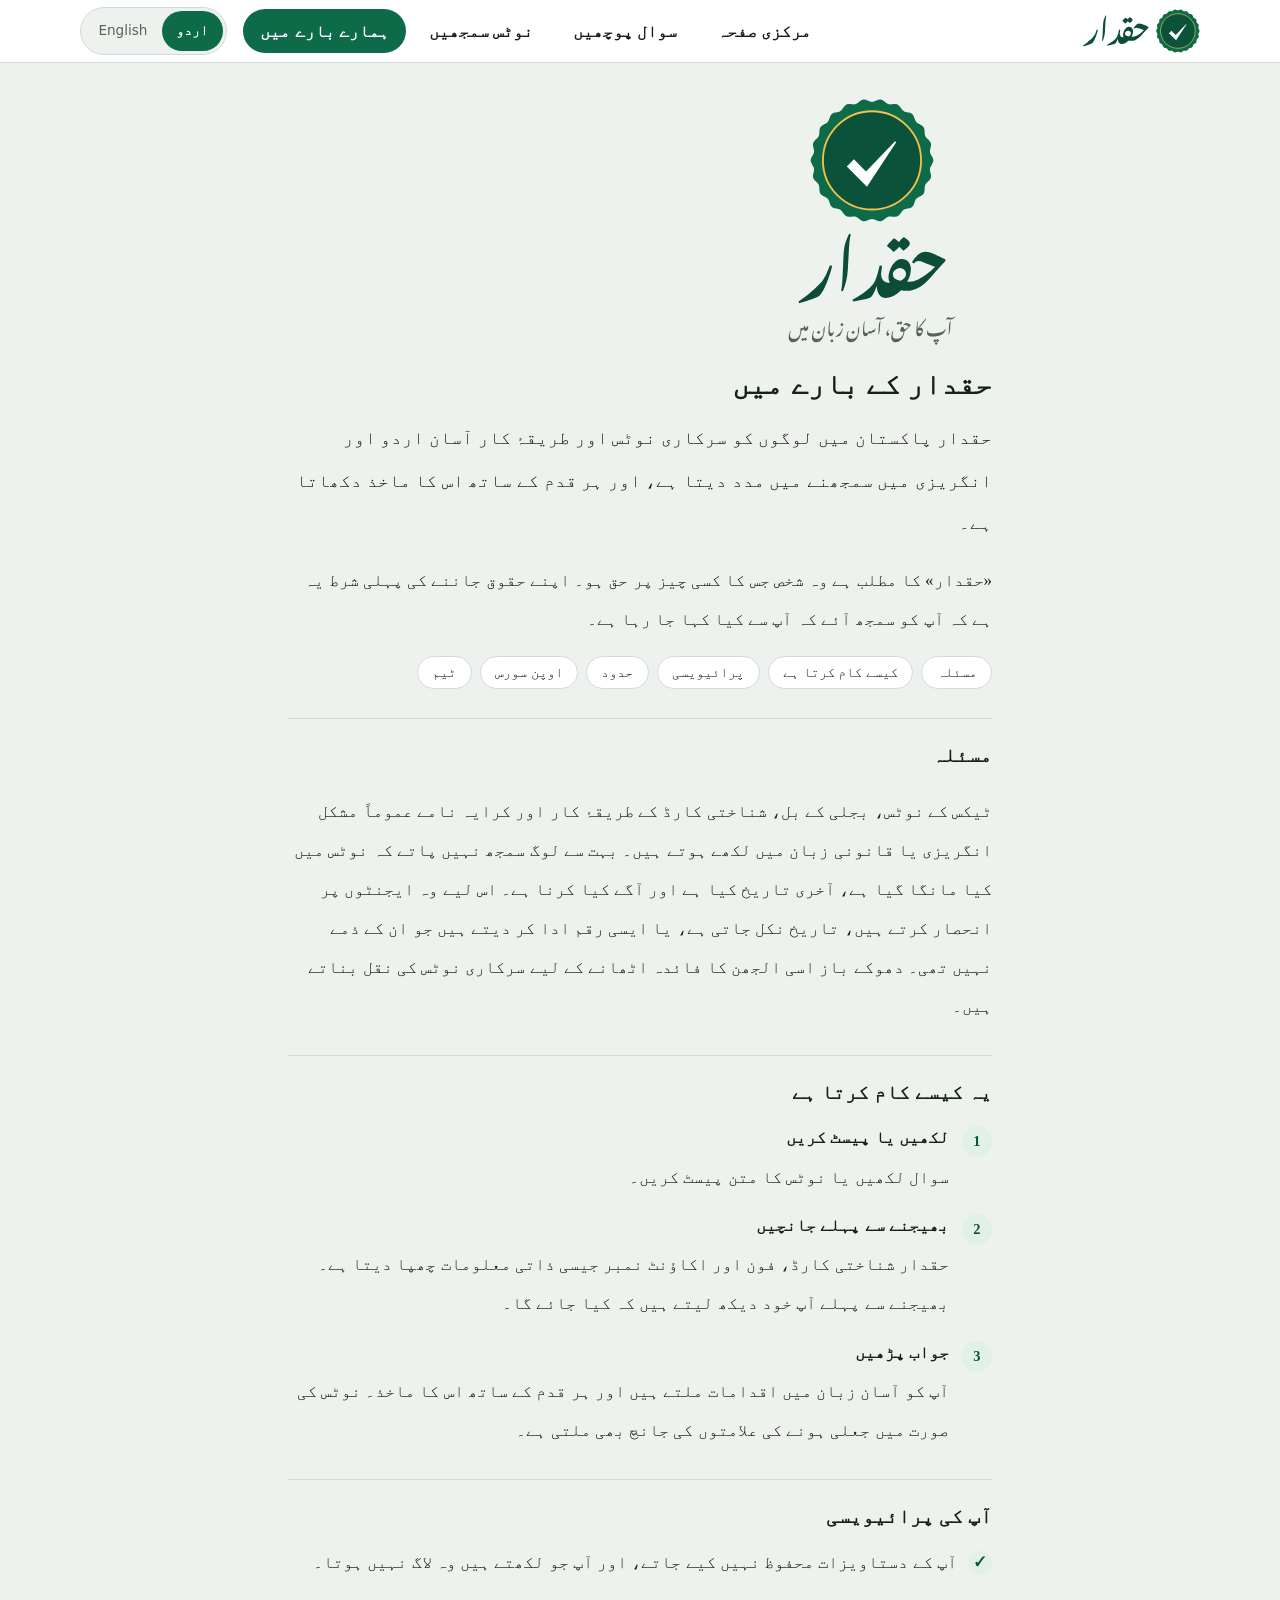
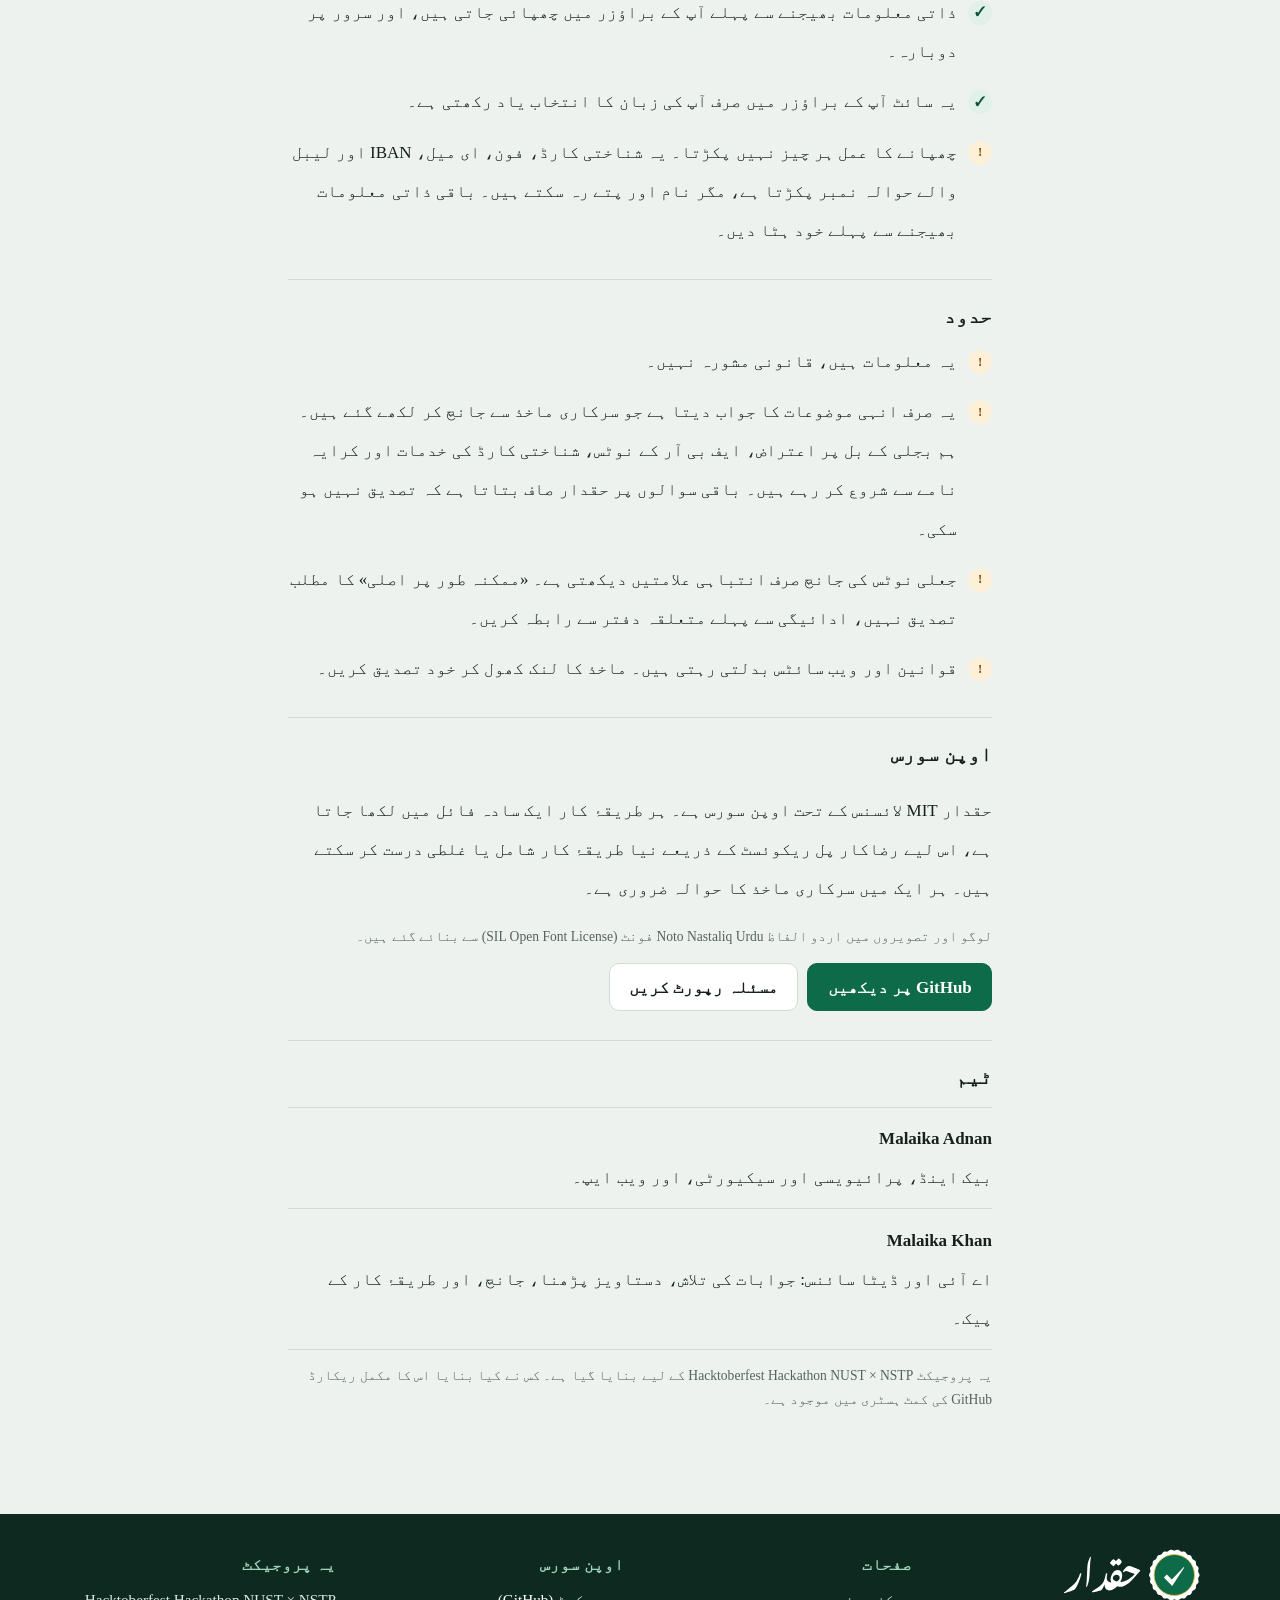
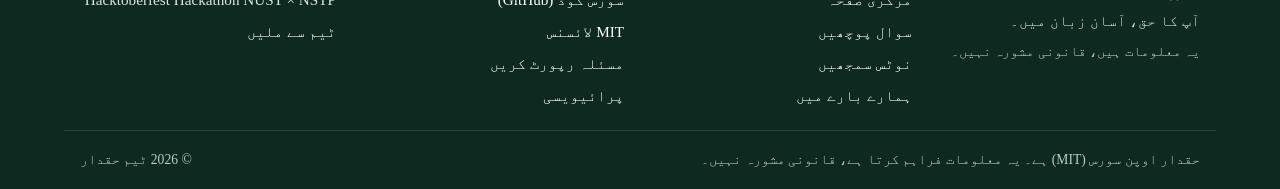
==== web/about.html @ 7ef6b3c9 "feat: add web app with Urdu logo, home page, separate Ask and Notice pages and mobile nav" ====
<!doctype html>
<html lang="ur" dir="rtl">
<head>
  <meta charset="utf-8">
  <meta name="viewport" content="width=device-width,initial-scale=1">
  <meta http-equiv="Content-Security-Policy" content="default-src 'self'; script-src 'self'; style-src 'self'; img-src 'self' data:; connect-src 'none'; base-uri 'none'; form-action 'none'">
  <meta name="theme-color" content="#0d6b4a">
  <title>حقدار کے بارے میں</title>
  <link rel="manifest" href="manifest.json">
  <link rel="icon" href="icon.svg" type="image/svg+xml">
  <link rel="apple-touch-icon" href="apple-touch-icon.png">
  <link rel="stylesheet" href="style.css">
  <script src="site.js"></script>
</head>
<body data-title-ur="حقدار کے بارے میں" data-title-en="About Haqdar">
  <a class="skip" href="#main"><span data-l="ur">مرکزی مواد پر جائیں</span><span data-l="en">Skip to main content</span></a>
  <header class="top">
    <div class="top-inner">
      <a class="brand" href="index.html" aria-label="حقدار Haqdar">
        <img src="logo.svg" alt="" width="117" height="44">
        <span class="brand-en" data-l="en">Haqdar</span>
      </a>
      <nav class="site-nav" aria-label="Main"><a href="index.html"><span data-l="ur">مرکزی صفحہ</span><span data-l="en">Home</span></a><a href="ask.html"><span data-l="ur">سوال پوچھیں</span><span data-l="en">Ask a question</span></a><a href="notice.html"><span data-l="ur">نوٹس سمجھیں</span><span data-l="en">Understand a notice</span></a><a href="about.html" aria-current="page"><span data-l="ur">ہمارے بارے میں</span><span data-l="en">About</span></a></nav>
      <div class="lang" role="group" aria-label="Language / زبان">
        <button id="lang-ur" type="button" lang="ur" aria-pressed="true">اردو</button>
        <button id="lang-en" type="button" lang="en" aria-pressed="false">English</button>
      </div>
    </div>
  </header>

  <main id="main" class="prose">
    <img class="about-logo" data-l="ur" src="logo-stacked.svg" alt="حقدار: آپ کا حق، آسان زبان میں" width="360" height="382"><img class="about-logo" data-l="en" src="logo-stacked.svg" alt="Haqdar: your rights, in plain language" width="360" height="382">
    <h1><span data-l="ur">حقدار کے بارے میں</span><span data-l="en">About Haqdar</span></h1>
    <p class="lead" data-l="ur">حقدار پاکستان میں لوگوں کو سرکاری نوٹس اور طریقۂ کار آسان اردو اور انگریزی میں سمجھنے میں مدد دیتا ہے، اور ہر قدم کے ساتھ اس کا ماخذ دکھاتا ہے۔</p>
    <p class="lead" data-l="en">Haqdar helps people in Pakistan understand official notices and procedures in plain Urdu and English, with a source for every step.</p>
    <p data-l="ur">«حقدار» کا مطلب ہے وہ شخص جس کا کسی چیز پر حق ہو۔ اپنے حقوق جاننے کی پہلی شرط یہ ہے کہ آپ کو سمجھ آئے کہ آپ سے کیا کہا جا رہا ہے۔</p>
    <p data-l="en">The name means someone who has a right to something. Knowing your rights starts with understanding what you are being asked to do.</p>

    <nav class="jump" aria-label="On this page">
      <a href="#problem"><span data-l="ur">مسئلہ</span><span data-l="en">The problem</span></a>
      <a href="#how"><span data-l="ur">کیسے کام کرتا ہے</span><span data-l="en">How it works</span></a>
      <a href="#privacy"><span data-l="ur">پرائیویسی</span><span data-l="en">Privacy</span></a>
      <a href="#limits"><span data-l="ur">حدود</span><span data-l="en">Limits</span></a>
      <a href="#open-source"><span data-l="ur">اوپن سورس</span><span data-l="en">Open source</span></a>
      <a href="#team"><span data-l="ur">ٹیم</span><span data-l="en">Team</span></a>
    </nav>

    <section id="problem">
      <h2><span data-l="ur">مسئلہ</span><span data-l="en">The problem</span></h2>
      <p data-l="ur">ٹیکس کے نوٹس، بجلی کے بل، شناختی کارڈ کے طریقۂ کار اور کرایہ نامے عموماً مشکل انگریزی یا قانونی زبان میں لکھے ہوتے ہیں۔ بہت سے لوگ سمجھ نہیں پاتے کہ نوٹس میں کیا مانگا گیا ہے، آخری تاریخ کیا ہے اور آگے کیا کرنا ہے۔ اس لیے وہ ایجنٹوں پر انحصار کرتے ہیں، تاریخ نکل جاتی ہے، یا ایسی رقم ادا کر دیتے ہیں جو ان کے ذمے نہیں تھی۔ دھوکے باز اسی الجھن کا فائدہ اٹھانے کے لیے سرکاری نوٹس کی نقل بناتے ہیں۔</p>
      <p data-l="en">Tax notices, utility bills, CNIC procedures and rent agreements are usually written in dense English or legal language. Many people can't tell what a notice asks for, when it is due, or what to do next, so they rely on agents, miss deadlines, or pay what they don't owe. Scammers copy the look of official notices to take advantage of the same confusion.</p>
    </section>

    <section id="how">
      <h2><span data-l="ur">یہ کیسے کام کرتا ہے</span><span data-l="en">How it works</span></h2>
      <ol class="steps-list">
        <li><div class="step-text" data-l="ur"><strong>لکھیں یا پیسٹ کریں</strong> سوال لکھیں یا نوٹس کا متن پیسٹ کریں۔</div>
            <div class="step-text" data-l="en"><strong>Write or paste</strong> Ask a question or paste the text of a notice.</div></li>
        <li><div class="step-text" data-l="ur"><strong>بھیجنے سے پہلے جانچیں</strong> حقدار شناختی کارڈ، فون اور اکاؤنٹ نمبر جیسی ذاتی معلومات چھپا دیتا ہے۔ بھیجنے سے پہلے آپ خود دیکھ لیتے ہیں کہ کیا جائے گا۔</div>
            <div class="step-text" data-l="en"><strong>Review what will be sent</strong> Haqdar hides personal details such as CNIC, phone and account numbers. You see exactly what will be sent before you confirm.</div></li>
        <li><div class="step-text" data-l="ur"><strong>جواب پڑھیں</strong> آپ کو آسان زبان میں اقدامات ملتے ہیں اور ہر قدم کے ساتھ اس کا ماخذ۔ نوٹس کی صورت میں جعلی ہونے کی علامتوں کی جانچ بھی ملتی ہے۔</div>
            <div class="step-text" data-l="en"><strong>Read the answer</strong> You get steps in plain language, each linked to its source. For a notice, you also get a check for signs that it may be fake.</div></li>
      </ol>
    </section>

    <section id="privacy">
      <h2><span data-l="ur">آپ کی پرائیویسی</span><span data-l="en">Your privacy</span></h2>
      <ul class="checks">
        <li><div data-l="ur">آپ کے دستاویزات محفوظ نہیں کیے جاتے، اور آپ جو لکھتے ہیں وہ لاگ نہیں ہوتا۔</div>
            <div data-l="en">Your documents are not stored, and what you type is not logged.</div></li>
        <li><div data-l="ur">ذاتی معلومات بھیجنے سے پہلے آپ کے براؤزر میں چھپائی جاتی ہیں، اور سرور پر دوبارہ۔</div>
            <div data-l="en">Personal details are masked in your browser before sending, and again on the server.</div></li>
        <li><div data-l="ur">یہ سائٹ آپ کے براؤزر میں صرف آپ کی زبان کا انتخاب یاد رکھتی ہے۔</div>
            <div data-l="en">This site remembers only your language choice, in your own browser.</div></li>
        <li class="caveat"><div data-l="ur">چھپانے کا عمل ہر چیز نہیں پکڑتا۔ یہ شناختی کارڈ، فون، ای میل، IBAN اور لیبل والے حوالہ نمبر پکڑتا ہے، مگر نام اور پتے رہ سکتے ہیں۔ باقی ذاتی معلومات بھیجنے سے پہلے خود ہٹا دیں۔</div>
            <div data-l="en">Masking is best-effort. It catches CNIC, phone, email, IBAN and labelled reference numbers, but names and addresses can slip through. Remove anything else personal yourself before sending.</div></li>
      </ul>
    </section>

    <section id="limits">
      <h2><span data-l="ur">حدود</span><span data-l="en">What it can't do</span></h2>
      <ul class="checks">
        <li class="caveat"><div data-l="ur">یہ معلومات ہیں، قانونی مشورہ نہیں۔</div>
            <div data-l="en">It gives information, not legal advice.</div></li>
        <li class="caveat"><div data-l="ur">یہ صرف انہی موضوعات کا جواب دیتا ہے جو سرکاری ماخذ سے جانچ کر لکھے گئے ہیں۔ ہم بجلی کے بل پر اعتراض، ایف بی آر کے نوٹس، شناختی کارڈ کی خدمات اور کرایہ نامے سے شروع کر رہے ہیں۔ باقی سوالوں پر حقدار صاف بتاتا ہے کہ تصدیق نہیں ہو سکی۔</div>
            <div data-l="en">It only answers topics that have been written up and checked against official sources. We are starting with electricity bill disputes, FBR notices, CNIC services and rent agreements. For anything else, Haqdar says plainly that it couldn't verify an answer.</div></li>
        <li class="caveat"><div data-l="ur">جعلی نوٹس کی جانچ صرف انتباہی علامتیں دیکھتی ہے۔ «ممکنہ طور پر اصلی» کا مطلب تصدیق نہیں، ادائیگی سے پہلے متعلقہ دفتر سے رابطہ کریں۔</div>
            <div data-l="en">The fake-notice check only looks for warning signs. "Possibly genuine" is not a confirmation: contact the office before you pay.</div></li>
        <li class="caveat"><div data-l="ur">قوانین اور ویب سائٹس بدلتی رہتی ہیں۔ ماخذ کا لنک کھول کر خود تصدیق کریں۔</div>
            <div data-l="en">Rules and websites change. Open the source link to check for yourself.</div></li>
      </ul>
    </section>

    <section id="open-source">
      <h2><span data-l="ur">اوپن سورس</span><span data-l="en">Open source</span></h2>
      <p data-l="ur">حقدار MIT لائسنس کے تحت اوپن سورس ہے۔ ہر طریقۂ کار ایک سادہ فائل میں لکھا جاتا ہے، اس لیے رضاکار پل ریکوئسٹ کے ذریعے نیا طریقۂ کار شامل یا غلطی درست کر سکتے ہیں۔ ہر ایک میں سرکاری ماخذ کا حوالہ ضروری ہے۔</p>
      <p data-l="en">Haqdar is open source under the MIT license. Each procedure is a simple file, so volunteers can add one or fix a mistake with a pull request. Every procedure must cite an official source.</p>
      <p class="muted" data-l="ur">لوگو اور تصویروں میں اردو الفاظ Noto Nastaliq Urdu فونٹ (SIL Open Font License) سے بنائے گئے ہیں۔</p>
      <p class="muted" data-l="en">The Urdu lettering in the logo and illustrations is drawn from the Noto Nastaliq Urdu font (SIL Open Font License).</p>
      <div class="link-row">
        <a class="linkbtn solid" href="https://github.com/malaikamalik23/Haqdar" target="_blank" rel="noopener noreferrer"><span data-l="ur">GitHub پر دیکھیں</span><span data-l="en">View on GitHub</span></a>
        <a class="linkbtn" href="https://github.com/malaikamalik23/Haqdar/issues" target="_blank" rel="noopener noreferrer"><span data-l="ur">مسئلہ رپورٹ کریں</span><span data-l="en">Report a problem</span></a>
      </div>
    </section>

    <section id="team">
      <h2><span data-l="ur">ٹیم</span><span data-l="en">Team</span></h2>
      <ul class="team">
        <li><strong>Malaika Adnan</strong>
            <span data-l="ur">بیک اینڈ، پرائیویسی اور سیکیورٹی، اور ویب ایپ۔</span>
            <span data-l="en">Backend, privacy and security, and the web app.</span></li>
        <li><strong>Malaika Khan</strong>
            <span data-l="ur">اے آئی اور ڈیٹا سائنس: جوابات کی تلاش، دستاویز پڑھنا، جانچ، اور طریقۂ کار کے پیک۔</span>
            <span data-l="en">AI and data science: finding answers, reading documents, evaluation, and procedure packs.</span></li>
      </ul>
      <p class="muted" data-l="ur">یہ پروجیکٹ Hacktoberfest Hackathon NUST × NSTP کے لیے بنایا گیا ہے۔ کس نے کیا بنایا اس کا مکمل ریکارڈ GitHub کی کمٹ ہسٹری میں موجود ہے۔</p>
      <p class="muted" data-l="en">Built for the Hacktoberfest Hackathon NUST × NSTP. The full record of who built what is in the GitHub commit history.</p>
    </section>
  </main>
  <footer id="site-footer" class="site-footer"></footer>
  <nav class="tabbar" aria-label="Main"><a href="index.html"><svg viewBox="0 0 24 24" fill="none" stroke="currentColor" stroke-width="2" stroke-linecap="round" stroke-linejoin="round" aria-hidden="true" focusable="false"><path d="M3 11l9-8 9 8"/><path d="M5 10v10h14V10"/><path d="M10 20v-6h4v6"/></svg><span data-l="ur">مرکزی</span><span data-l="en">Home</span></a><a href="ask.html"><svg viewBox="0 0 24 24" fill="none" stroke="currentColor" stroke-width="2" stroke-linecap="round" stroke-linejoin="round" aria-hidden="true" focusable="false"><path d="M4 5h16v11H9l-5 4z"/><path d="M9 10h6"/></svg><span data-l="ur">سوال</span><span data-l="en">Ask</span></a><a href="notice.html"><svg viewBox="0 0 24 24" fill="none" stroke="currentColor" stroke-width="2" stroke-linecap="round" stroke-linejoin="round" aria-hidden="true" focusable="false"><path d="M7 3h8l4 4v14H7z"/><path d="M15 3v4h4"/><path d="M10 12h6M10 16h6"/></svg><span data-l="ur">نوٹس</span><span data-l="en">Notice</span></a><a href="about.html" aria-current="page"><svg viewBox="0 0 24 24" fill="none" stroke="currentColor" stroke-width="2" stroke-linecap="round" stroke-linejoin="round" aria-hidden="true" focusable="false"><circle cx="12" cy="12" r="9"/><path d="M12 11v6"/><path d="M12 7.5h.01"/></svg><span data-l="ur">تعارف</span><span data-l="en">About</span></a></nav>
  
</body>
</html>
---- web/style.css ----
/* Haqdar web app. No external fonts or requests (see the CSP in each page). */
:root{
  --ink:#16211c;--muted:#56635c;--paper:#fff;--ground:#eef2ee;--line:#d3dbd5;
  --green:#0d6b4a;--green-dark:#0a5239;--green-tint:#e1f0e8;--gold:#f0c14b;
  --amber:#8a4b00;--amber-tint:#fdf0d9;--red:#a6261d;--red-tint:#fbe6e3;
  --focus:#1553c7;--radius:14px;
  --font-ur:"Noto Nastaliq Urdu","Jameel Noori Nastaleeq","Urdu Typesetting","Noto Naskh Arabic","Segoe UI",Tahoma,serif;
  --font-en:system-ui,"Segoe UI",Roboto,"Helvetica Neue",Arial,sans-serif;
}
*{box-sizing:border-box}
[hidden]{display:none!important}
html{-webkit-text-size-adjust:100%}
html[lang="ur"] [data-l="en"],html[lang="en"] [data-l="ur"]{display:none!important}
body{margin:0;background:var(--ground);color:var(--ink);font-family:var(--font-ur);font-size:1.0625rem;line-height:2.3}
html[lang="en"] body{font-family:var(--font-en);line-height:1.6}
h1,h2,h3{line-height:2}
html[lang="en"] h1,html[lang="en"] h2,html[lang="en"] h3{line-height:1.25}
img{max-width:100%;height:auto}
button{font:inherit;cursor:pointer}
a{color:var(--focus)}
:focus-visible{outline:3px solid var(--focus);outline-offset:2px}
#result:focus,#preview-title:focus{outline:none}
.wrap{max-width:72rem;margin:0 auto;padding:0 1rem}
.narrow{max-width:40rem}

.skip{position:absolute;inset-inline-start:.5rem;top:-4rem;background:var(--ink);color:#fff;padding:.4rem .8rem;border-radius:8px;z-index:50}
.skip:focus{top:.5rem}

/* ---------- Header and navigation ---------- */
.top{position:sticky;top:0;z-index:20;background:rgba(255,255,255,.97);border-bottom:1px solid var(--line)}
.top-inner{max-width:72rem;margin:0 auto;padding:.45rem 1rem;display:flex;align-items:center;gap:1rem}
.brand{display:flex;align-items:center;gap:.6rem;flex:none;text-decoration:none;color:var(--ink)}
.brand img{display:block;height:2.75rem;width:auto}
.brand-en{font-weight:800;font-size:1.2rem;line-height:1.2;color:var(--green-dark)}
.site-nav{display:flex;gap:.3rem;margin-inline-start:auto}
.site-nav a{display:inline-flex;align-items:center;min-height:2.75rem;padding:0 1.1rem;border-radius:999px;color:var(--ink);text-decoration:none;font-weight:600;line-height:1.6}
.site-nav a:hover{background:var(--ground)}
.site-nav a[aria-current="page"]{background:var(--green);color:#fff}
.lang{display:inline-flex;flex:none;border:1px solid var(--line);border-radius:999px;padding:3px;background:var(--ground)}
.lang button{border:0;background:transparent;border-radius:999px;padding:0 .9rem;min-height:2.5rem;font-size:.85rem;line-height:1.6;color:var(--muted)}
.lang button[lang="ur"]{font-family:var(--font-ur)}
.lang button[lang="en"]{font-family:var(--font-en)}
.lang button[aria-pressed="true"]{background:var(--green);color:#fff;font-weight:700}

.tabbar{display:none}
@media(max-width:47.99rem){
  .site-nav{display:none}
  .lang{margin-inline-start:auto}
  body{padding-bottom:calc(4.4rem + env(safe-area-inset-bottom))}
  .tabbar{display:grid;grid-template-columns:repeat(4,1fr);position:fixed;left:0;right:0;bottom:0;z-index:30;background:#fff;border-top:1px solid var(--line);padding-bottom:env(safe-area-inset-bottom)}
  .tabbar a{display:flex;flex-direction:column;align-items:center;justify-content:center;gap:0;min-height:3.6rem;color:var(--muted);text-decoration:none;font-size:.78rem;font-weight:600;line-height:1.7}
  .tabbar svg{width:1.55rem;height:1.55rem}
  .tabbar a[aria-current="page"]{color:var(--green-dark);font-weight:800;box-shadow:inset 0 3px 0 var(--green)}
}

/* ---------- Buttons ---------- */
.btn{white-space:nowrap;display:inline-flex;align-items:center;justify-content:center;gap:.5rem;min-height:3.4rem;padding:0 1.7rem;border-radius:12px;border:2px solid var(--green);font-weight:700;font-size:1.05rem;text-decoration:none;line-height:1.6}
.btn svg{flex:none;width:1.4rem;height:1.4rem}
.btn-primary{background:var(--green);color:#fff}
.btn-primary:hover{background:var(--green-dark);border-color:var(--green-dark)}
.btn-secondary{background:#fff;color:var(--green-dark)}
.btn-secondary:hover{background:var(--green-tint)}
.primary{width:100%;min-height:3rem;border:0;border-radius:10px;background:var(--green);color:#fff;font-weight:700;padding:.2rem 1.2rem}
.primary:hover{background:var(--green-dark)}
.primary:disabled{background:#8aa89b;cursor:progress}
.ghost{min-height:3rem;border:1.5px solid var(--line);border-radius:10px;background:var(--paper);color:var(--ink);padding:.2rem 1.2rem}
.ghost:hover{border-color:var(--green)}
.ghost:disabled{opacity:.6;cursor:progress}
.row{display:flex;flex-wrap:wrap;gap:.6rem}
.row .primary{flex:1}
.linkbtn{display:inline-flex;align-items:center;min-height:3rem;padding:.1rem 1.2rem;border:1.5px solid var(--line);border-radius:10px;background:var(--paper);color:var(--ink);font-weight:700;text-decoration:none}
.linkbtn:hover{border-color:var(--green)}
.linkbtn.solid{background:var(--green);border-color:var(--green);color:#fff}
.linkbtn.solid:hover{background:var(--green-dark)}
.link-row{display:flex;flex-wrap:wrap;gap:.6rem;margin:.8rem 0}

/* ---------- Home: hero ---------- */
.hero{padding:2rem 0 2.5rem}
.hero-grid{display:grid;gap:2rem;align-items:center}
.hero-copy{text-align:center}
.hero-logo{display:block;width:clamp(13rem,56vw,18rem);height:auto;margin:0 auto 1rem;animation:stamp .6s ease-out}
.hero-title{margin:.2rem 0 .5rem;font-size:clamp(1.5rem,4.8vw,2.25rem)}
html[lang="en"] .hero-title{font-size:clamp(1.7rem,5.4vw,2.6rem);line-height:1.2}
.hero-intro{max-width:36rem;margin:0 auto 1.4rem;font-size:1.1rem}
.cta-row{display:flex;flex-wrap:wrap;gap:.8rem;justify-content:center}
.assure{list-style:none;margin:1.2rem 0 0;padding:0;display:flex;flex-wrap:wrap;gap:.2rem 1.2rem;justify-content:center;color:var(--muted);font-size:.9rem;line-height:1.9}
.assure li::before{content:"✓";margin-inline-end:.4rem;color:var(--green);font-weight:800}
@media(max-width:34rem){.cta-row .btn{flex:1 1 100%}}
.hero-art img{display:block;width:100%;max-width:34rem;margin:0 auto}
@media(min-width:56rem){
  .hero{padding:3.5rem 0 4rem}
  .hero-grid{grid-template-columns:1fr 1fr;gap:3rem}
  .hero-copy{text-align:start}
  .hero-logo{margin-inline:0 auto}
  .hero-intro{margin-inline:0 auto}
  .cta-row,.assure{justify-content:flex-start}
}

/* ---------- Home: sections ---------- */
.band{background:var(--green-dark);color:#fff;padding:2.6rem 0}
.band h2{margin:0 0 1.4rem;font-size:1.5rem;color:#fff}
.how{list-style:none;counter-reset:h;margin:0;padding:0;display:grid;gap:1.4rem}
.how li{counter-increment:h;display:flex;gap:1rem;align-items:flex-start}
.how li::before{content:counter(h);flex:none;display:grid;place-items:center;width:2.7rem;height:2.7rem;margin-top:.15rem;border-radius:50%;background:#fff;color:var(--green-dark);font-weight:800;font-size:1.2rem;line-height:1}
.how li>div{flex:1;min-width:0}
.how strong{display:block;font-size:1.1rem}
.how .d{display:block;color:#d3e8dc}
@media(min-width:48rem){.how{grid-template-columns:repeat(3,1fr);gap:2.2rem}}

.section{padding:2.6rem 0}
.section h2{margin:0 0 .2rem;font-size:1.5rem}
.section .sub{margin:0 0 1rem;color:var(--muted)}
.topics{list-style:none;margin:1rem 0 0;padding:0;display:grid;gap:.7rem}
.topics a{display:flex;align-items:center;gap:.9rem;min-height:4.2rem;padding:.7rem 1rem;background:#fff;border:1px solid var(--line);border-radius:12px;color:var(--ink);text-decoration:none;font-weight:700}
.topics a:hover{border-color:var(--green);background:var(--green-tint)}
.topics svg{flex:none;width:2.8rem;height:2.8rem;padding:.55rem;border-radius:12px;background:var(--green-tint);color:var(--green-dark)}
.topics a>span{min-width:0}
.topics small{display:block;font-weight:400;color:var(--muted);font-size:.85rem;line-height:1.7}
@media(min-width:40rem){.topics{grid-template-columns:1fr 1fr}}

.trust-wrap{padding:0 0 2.6rem}
.trust h2{margin:0 0 .4rem;font-size:1.5rem}
.checks{list-style:none;margin:.4rem 0 1rem;padding:0;display:grid;gap:.7rem}
.checks li{display:flex;gap:.7rem;align-items:flex-start}
.checks li::before{content:"✓";flex:none;display:grid;place-items:center;width:1.5rem;height:1.5rem;margin-top:.5rem;border-radius:50%;background:var(--green-tint);color:var(--green-dark);font-weight:700;font-size:.8rem;line-height:1}
.checks li.caveat::before{content:"!";background:var(--amber-tint);color:var(--amber)}
.checks li>div{flex:1;min-width:0}
.checks strong{display:block}
@media(min-width:56rem){.trust .checks{grid-template-columns:repeat(3,1fr);gap:1.6rem}}

.cta-band{background:var(--green-tint);padding:2.4rem 0;text-align:center}
.cta-band h2{margin:0 0 .2rem;font-size:1.5rem}
.cta-band p{margin:0 auto 1.2rem;max-width:34rem}

/* ---------- Tool pages ---------- */
.tool{max-width:40rem;margin:0 auto;padding:.4rem 1rem 3rem}
.page-head{display:flex;align-items:center;gap:1rem;padding:1.1rem 0 .8rem}
.page-head img{flex:none;width:5.5rem;height:5.5rem}
.page-head h1{margin:0;font-size:1.65rem}
.page-head p{margin:.1rem 0 0;color:var(--muted);font-size:.95rem;line-height:1.8}
.privacy{display:flex;gap:.6rem;align-items:flex-start;margin:0 0 1rem;padding:.6rem .9rem;border-radius:10px;background:var(--green-tint);color:#0b3d2b;font-size:.9rem;line-height:1.8}
.privacy svg{flex:none;width:1.25rem;height:1.25rem;margin-top:.35rem}
.sheet{background:var(--paper);border:1px solid var(--line);border-radius:var(--radius);padding:1rem 1.1rem 1.2rem;margin-bottom:1rem}
.sheet h2{margin:1rem 0 .3rem;font-size:1.1rem}
.sheet h2:first-child{margin-top:0}
.tips{margin-top:1.6rem}
.tips h2{margin:0 0 .3rem;font-size:1.15rem}

.progress{list-style:none;margin:0 0 1rem;padding:0;display:flex;align-items:center;gap:.5rem;font-size:.85rem;color:var(--muted)}
.progress li{display:flex;align-items:center;gap:.4rem}
.progress li+li::before{content:"";width:1.5rem;height:2px;background:var(--line);margin-inline-end:.1rem}
.dot{display:inline-grid;place-items:center;width:1.6rem;height:1.6rem;border-radius:50%;border:2px solid var(--line);background:var(--paper);font-size:.75rem;font-weight:700;line-height:1;color:var(--muted)}
.progress .is-current{color:var(--ink);font-weight:700}
.progress .is-current .dot{border-color:var(--green);background:var(--green);color:#fff}
.progress .is-done .dot{border-color:var(--green);color:var(--green)}

label{display:block;font-weight:700;margin-bottom:.2rem}
textarea{width:100%;min-height:9rem;padding:.7rem .8rem;border:1.5px solid #aab5ad;border-radius:10px;font:inherit;line-height:1.9;color:var(--ink);background:#fff;resize:vertical}
textarea:focus{border-color:var(--green)}
textarea::placeholder{color:#6d7a72}
.meta{display:flex;justify-content:flex-end;color:var(--muted);font-size:.8rem;line-height:1.6}
.hint{margin:.4rem 0 .2rem;color:var(--muted);font-size:.85rem;line-height:1.7}
.chips{display:flex;flex-wrap:wrap;gap:.5rem;margin-bottom:1rem}
.chip{border:1px solid var(--line);background:var(--ground);border-radius:999px;padding:.1rem .9rem;font-size:.9rem;line-height:1.9;color:var(--ink);text-align:start}
.chip:hover{border-color:var(--green);background:var(--green-tint)}
.chip.sample{border-style:dashed}
.upload{display:grid;gap:.1rem;margin:.2rem 0 1rem;padding:.8rem 1rem;border:2px dashed var(--line);border-radius:10px;color:var(--muted);font-size:.9rem;line-height:1.8}
.upload strong{color:var(--ink)}
@media(min-width:34rem){#compose .primary{width:auto;min-width:12rem}}

.preview-text{white-space:pre-wrap;overflow-wrap:anywhere;background:var(--ground);border:1px solid var(--line);border-radius:10px;padding:.7rem .9rem;line-height:2;max-height:16rem;overflow:auto}
.preview-text mark{display:inline-block;background:#1d2a24;color:#fff;border-radius:6px;padding:0 .5rem;font-size:.8em;line-height:1.5;direction:ltr;unicode-bidi:isolate}
.mask-summary{font-size:.9rem;color:var(--muted);margin:.5rem 0 1rem}

.status{display:flex;align-items:center;gap:.7rem;padding:.7rem 1rem;border-radius:10px;margin-bottom:1rem;background:var(--paper);border:1px solid var(--line)}
.status.error{background:var(--red-tint);border-color:#e9b3ad;color:#6e1710}
.spinner{flex:none;width:1.2rem;height:1.2rem;border:3px solid var(--line);border-top-color:var(--green);border-radius:50%;animation:spin .8s linear infinite}
@keyframes spin{to{transform:rotate(360deg)}}

/* ---------- Answer ---------- */
.asked{margin:0 0 .8rem;padding-bottom:.8rem;border-bottom:1px dashed var(--line);color:var(--muted);font-size:.9rem;line-height:1.8;overflow-wrap:anywhere}
.asked strong{color:var(--ink)}
.stamp{display:inline-flex;align-items:center;gap:.7rem;padding:.2rem 1.1rem;border:3px double currentColor;border-radius:10px;font-weight:800;font-size:1.15rem;line-height:1.8;transform:rotate(-2deg);margin:.3rem 0 .8rem}
.stamp.ok{color:var(--green)}
.stamp.warn{color:var(--amber)}
.stamp.bad{color:var(--red)}
.stamp.pop{animation:stamp .35s ease-out}
.stamp-icon{display:inline-grid;place-items:center;width:1.7rem;height:1.7rem;border:2px solid currentColor;border-radius:50%;font-size:1rem;line-height:1}
@keyframes stamp{from{transform:rotate(-2deg) scale(1.25);opacity:0}to{transform:rotate(-2deg) scale(1);opacity:1}}
.hero-logo{animation-name:settle}
@keyframes settle{from{transform:scale(1.12);opacity:0}to{transform:scale(1);opacity:1}}
.reasons{list-style:none;margin:0 0 .4rem;padding:0;display:grid;gap:.3rem;font-size:.95rem;line-height:1.8}
.reasons li{display:flex;gap:.6rem;align-items:flex-start}
.reasons li::before{content:"!";flex:none;display:grid;place-items:center;width:1.4rem;height:1.4rem;margin-top:.3rem;border-radius:50%;background:var(--amber-tint);color:var(--amber);font-weight:800;font-size:.75rem;line-height:1}
.fields{display:grid;grid-template-columns:max-content 1fr;gap:.1rem 1rem;margin:.4rem 0 1rem;padding:.6rem .9rem;background:var(--ground);border-radius:10px}
.fields dt{color:var(--muted);font-size:.9rem}
.fields dd{margin:0;font-weight:600;overflow-wrap:anywhere}
.lead{font-size:1.12rem;margin:.2rem 0 .8rem}
.abstain{padding:.8rem 1rem;border-radius:10px;background:var(--amber-tint);border:1px solid #e8cf9f;color:#4d2a00}
.abstain strong{display:block}
.steps-list{list-style:none;counter-reset:s;margin:.4rem 0 1rem;padding:0;display:grid;gap:.6rem}
.steps-list li{counter-increment:s;display:flex;gap:.8rem;align-items:flex-start}
.steps-list li::before{content:counter(s);flex:none;display:grid;place-items:center;width:1.9rem;height:1.9rem;margin-top:.45rem;border-radius:50%;background:var(--green-tint);color:var(--green-dark);font-weight:700;font-size:.9rem;line-height:1}
.step-text{flex:1;min-width:0}
.cite{display:inline-block;margin-inline-start:.3rem;padding:0 .45rem;border-radius:6px;background:var(--green-tint);color:var(--green-dark);font-size:.75rem;line-height:1.7;text-decoration:none;font-weight:700;vertical-align:middle}
.cite:hover{background:#cfe6da}
.sources{border-top:1px solid var(--line);margin-top:1rem;padding-top:.2rem}
.sources summary{cursor:pointer;font-weight:700;min-height:2.75rem;display:flex;align-items:center}
.sources ul{list-style:none;margin:0;padding:0;display:grid;gap:.6rem}
.sources li{display:flex;gap:.7rem;padding:.4rem .5rem;border-radius:8px}
.sources li:target{background:var(--green-tint)}
.src-n{flex:none;display:grid;place-items:center;width:1.7rem;height:1.7rem;margin-top:.3rem;border-radius:6px;background:var(--green-tint);color:var(--green-dark);font-size:.8rem;font-weight:700;line-height:1}
.src-body{min-width:0}
.sources a{overflow-wrap:anywhere;font-size:.9rem;line-height:1.7}
blockquote{margin:.3rem 0 0;padding-inline-start:.8rem;border-inline-start:3px solid var(--line);color:var(--muted);font-size:.9rem;line-height:1.8}
.muted{color:var(--muted);font-size:.85rem;line-height:1.8}
.actions{display:flex;flex-wrap:wrap;gap:.6rem;margin-top:1.2rem;padding-top:1rem;border-top:1px solid var(--line)}
.actions .primary{width:auto;flex:1;min-width:10rem}

/* ---------- About ---------- */
.prose{max-width:46rem;margin:0 auto;padding:1rem 1rem 3rem}
.prose h1{margin:.4rem 0 .2rem;font-size:1.8rem}
.prose .lead{font-size:1.15rem;margin:.2rem 0 .6rem}
.prose section{scroll-margin-top:6rem}
.prose section h2{margin:1.8rem 0 .3rem;padding-top:1rem;border-top:1px solid var(--line);font-size:1.25rem}
.prose .steps-list li::before{margin-top:.5rem}
.prose .step-text strong{display:block}
.jump{display:flex;flex-wrap:wrap;gap:.5rem;margin:1rem 0 .4rem}
.jump a{border:1px solid var(--line);background:var(--paper);border-radius:999px;padding:.1rem .9rem;font-size:.9rem;line-height:1.9;color:var(--ink);text-decoration:none}
.jump a:hover{border-color:var(--green);background:var(--green-tint)}
.team{list-style:none;margin:.6rem 0;padding:0}
.team li{padding:.7rem 0;border-top:1px solid var(--line)}
.team li:last-child{border-bottom:1px solid var(--line)}
.team strong{display:block}
.about-logo{display:block;width:min(100%,15rem);height:auto;margin:1rem 0 .4rem}

/* ---------- Footer ---------- */
.site-footer{margin-top:2.5rem;background:#0e2a20;color:#d9e6df;font-size:.95rem;line-height:1.9}
.footer-inner{max-width:72rem;margin:0 auto;padding:2.2rem 1rem 1rem;display:grid;grid-template-columns:repeat(auto-fit,minmax(11rem,1fr));gap:1.6rem 2rem}
.footer-logo{display:block;height:3.2rem;width:auto;margin-bottom:.4rem}
.footer-title{margin:0 0 .3rem;font-size:1rem;color:#9fd5bb}
.footer-col ul{list-style:none;margin:0;padding:0}
.footer-col p{margin:.2rem 0}
.footer-col a{display:inline-block;min-height:2rem;color:#fff;text-decoration:none}
.footer-col a:hover{text-decoration:underline}
.footer-small{font-size:.85rem;color:#b9cdc3}
.footer-bottom{max-width:72rem;margin:0 auto;padding:1rem;border-top:1px solid #24473a;display:flex;flex-wrap:wrap;gap:.3rem 1.5rem;justify-content:space-between;font-size:.85rem;color:#b9cdc3}
.footer-bottom p{margin:0}
.site-footer :focus-visible{outline-color:#fff}

@media (prefers-reduced-motion:reduce){
  *{animation-duration:.01ms!important;animation-iteration-count:1!important;transition:none!important;scroll-behavior:auto!important}
}
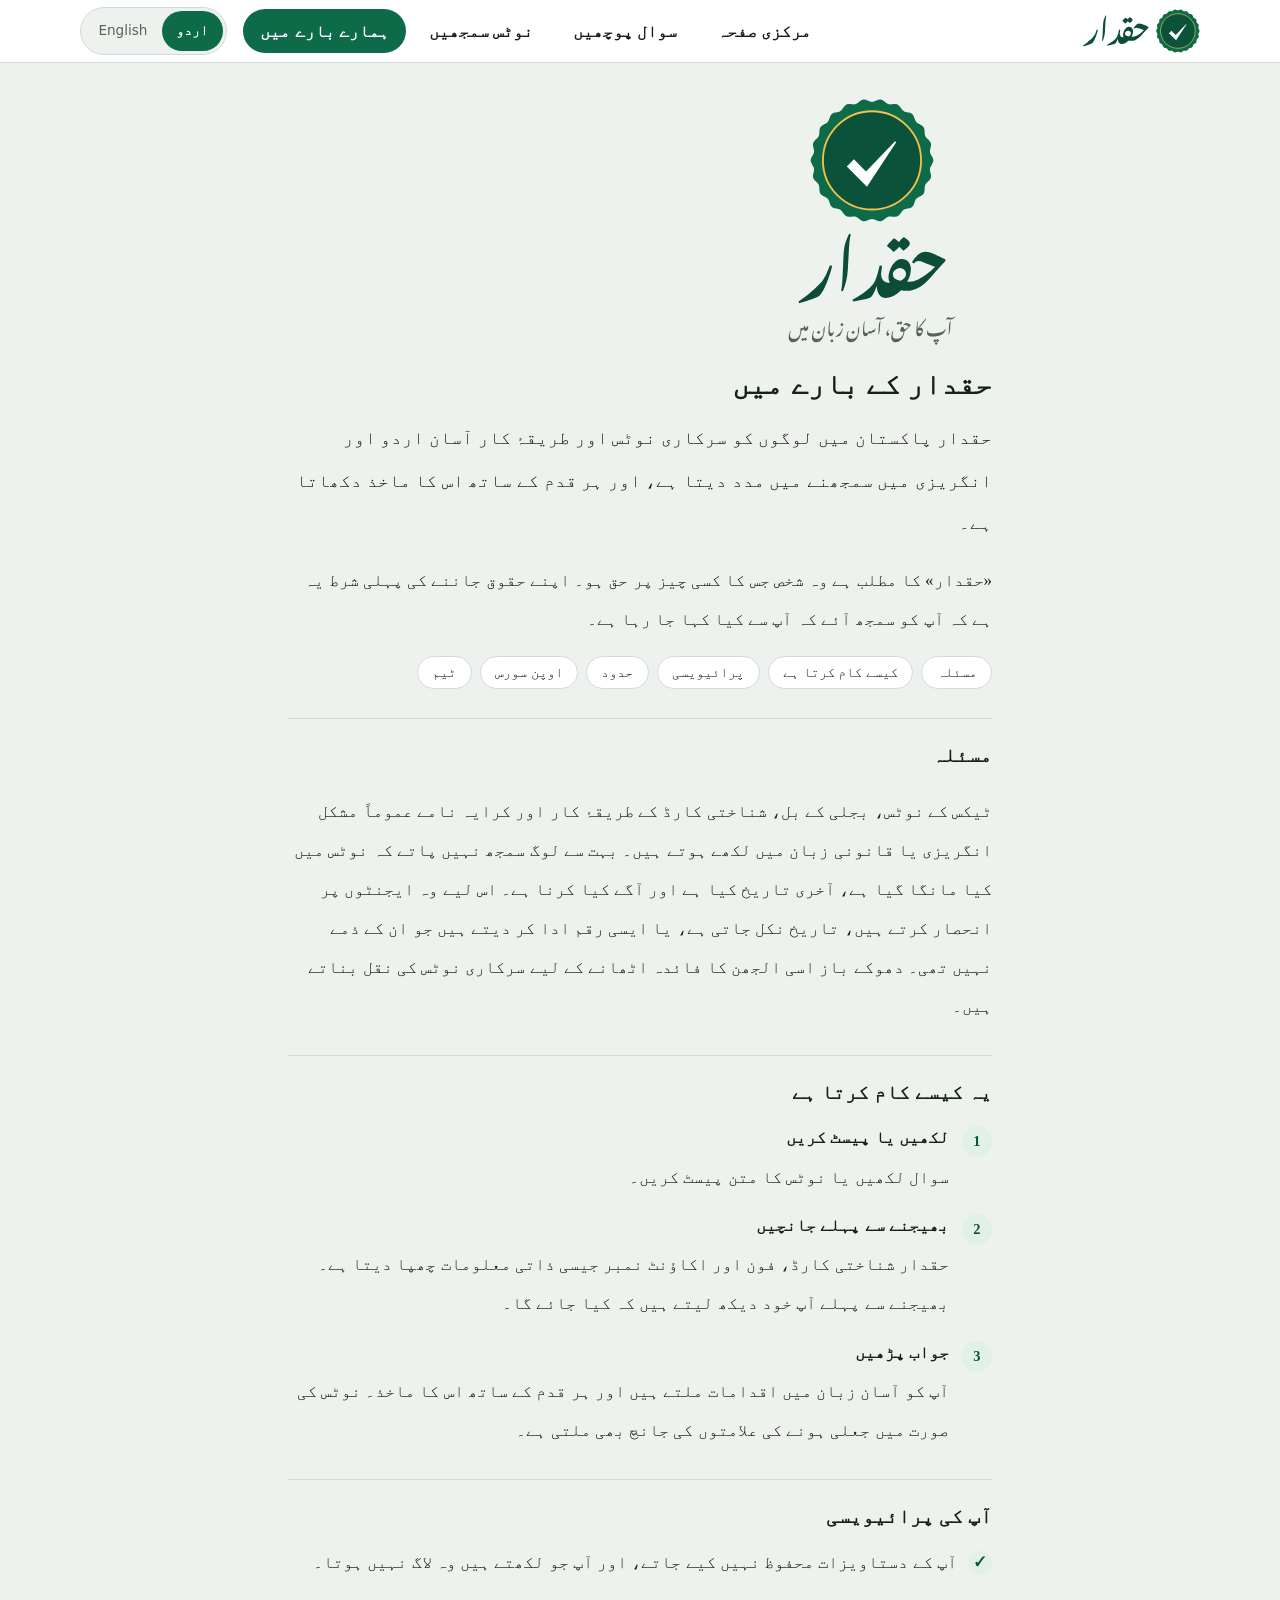
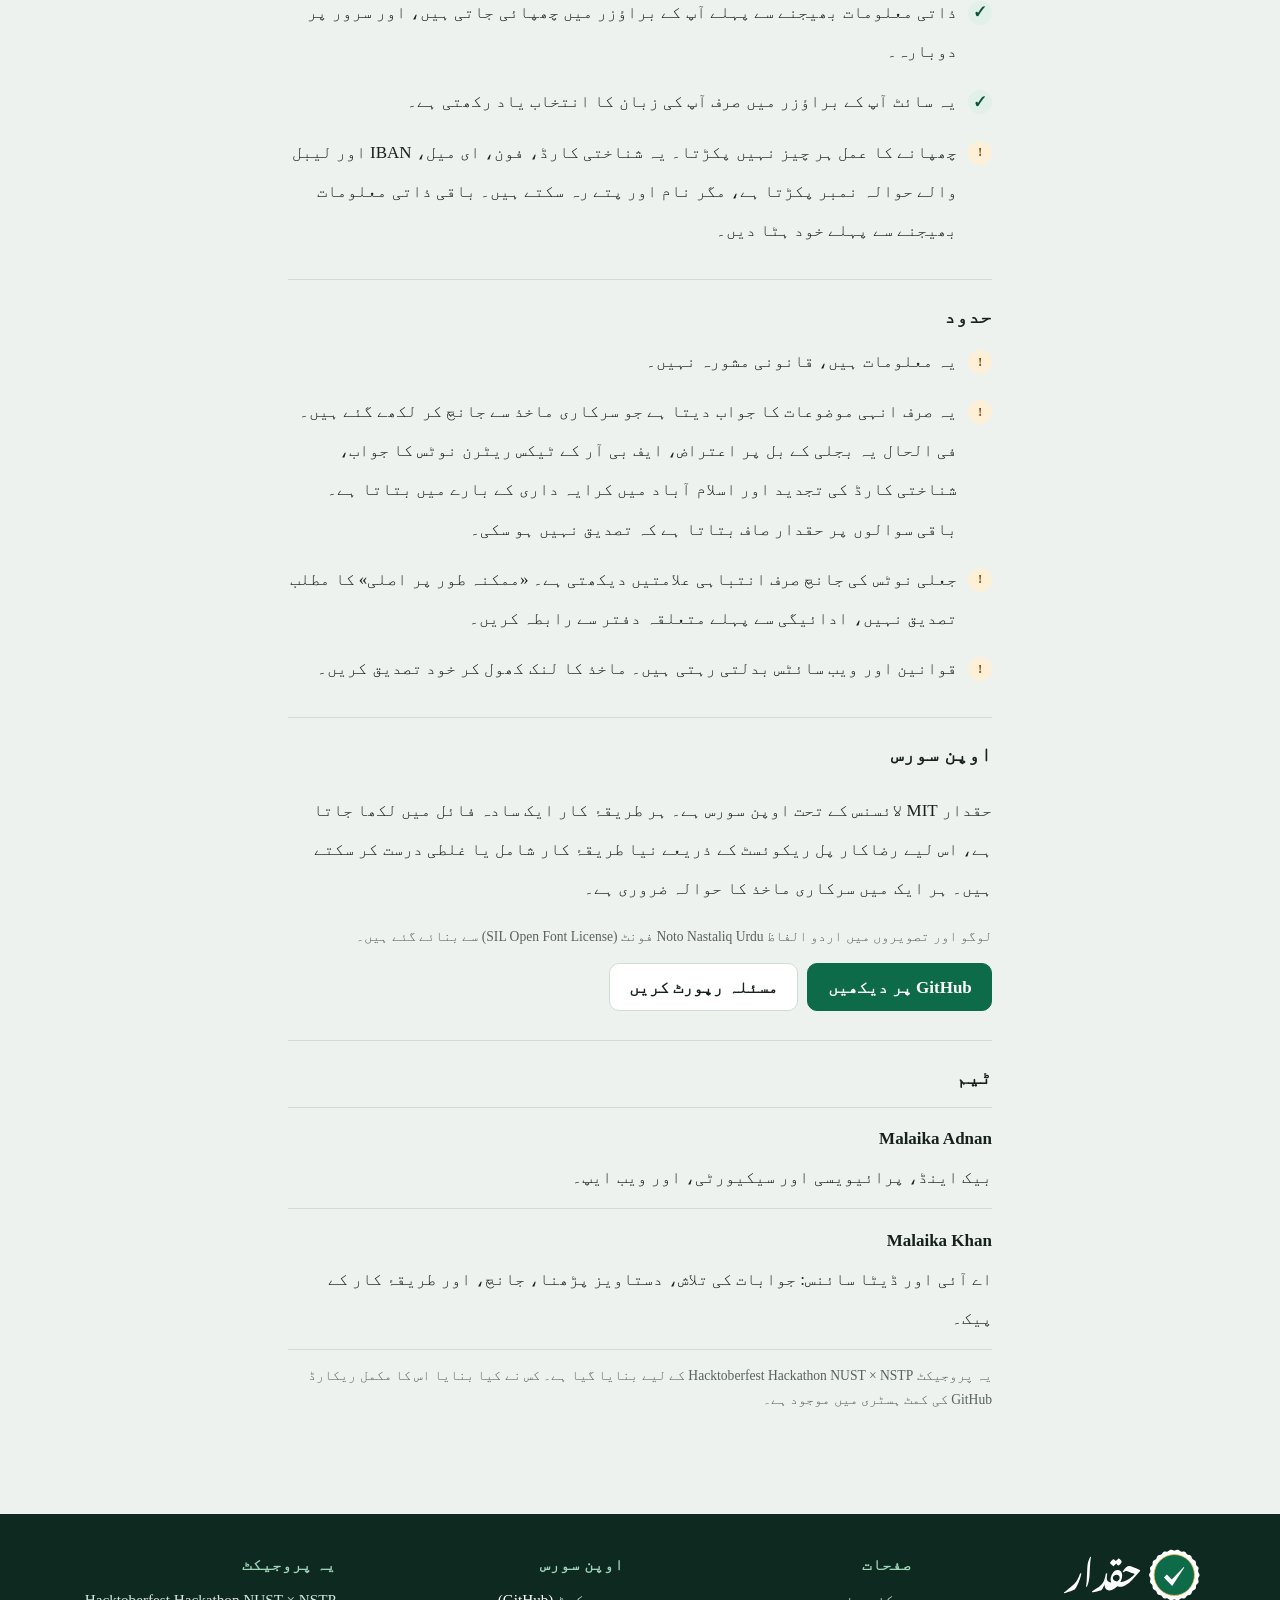
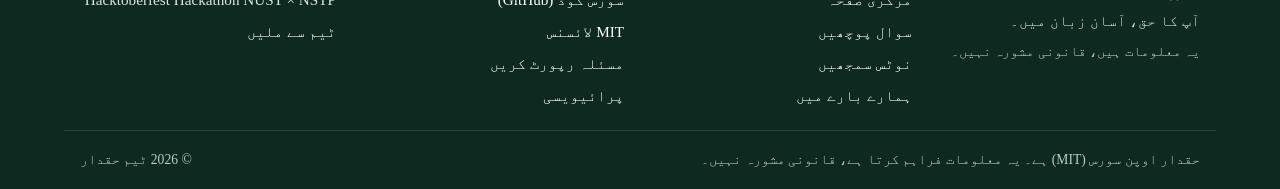
==== commit 54f44f12: "feat(web): use the wired API: both languages in one request, Urdu notice details, documents and topi" ====
--- a/web/about.html
+++ b/web/about.html
@@ -82,8 +82,8 @@
       <ul class="checks">
         <li class="caveat"><div data-l="ur">یہ معلومات ہیں، قانونی مشورہ نہیں۔</div>
             <div data-l="en">It gives information, not legal advice.</div></li>
-        <li class="caveat"><div data-l="ur">یہ صرف انہی موضوعات کا جواب دیتا ہے جو سرکاری ماخذ سے جانچ کر لکھے گئے ہیں۔ ہم بجلی کے بل پر اعتراض، ایف بی آر کے نوٹس، شناختی کارڈ کی خدمات اور کرایہ نامے سے شروع کر رہے ہیں۔ باقی سوالوں پر حقدار صاف بتاتا ہے کہ تصدیق نہیں ہو سکی۔</div>
-            <div data-l="en">It only answers topics that have been written up and checked against official sources. We are starting with electricity bill disputes, FBR notices, CNIC services and rent agreements. For anything else, Haqdar says plainly that it couldn't verify an answer.</div></li>
+        <li class="caveat"><div data-l="ur">یہ صرف انہی موضوعات کا جواب دیتا ہے جو سرکاری ماخذ سے جانچ کر لکھے گئے ہیں۔ فی الحال یہ بجلی کے بل پر اعتراض، ایف بی آر کے ٹیکس ریٹرن نوٹس کا جواب، شناختی کارڈ کی تجدید اور اسلام آباد میں کرایہ داری کے بارے میں بتاتا ہے۔ باقی سوالوں پر حقدار صاف بتاتا ہے کہ تصدیق نہیں ہو سکی۔</div>
+            <div data-l="en">It only answers topics that have been written up and checked against official sources. Right now it covers electricity bill disputes, replying to an FBR tax-return notice, renewing a CNIC, and renting in Islamabad. For anything else, Haqdar says plainly that it couldn't verify an answer.</div></li>
         <li class="caveat"><div data-l="ur">جعلی نوٹس کی جانچ صرف انتباہی علامتیں دیکھتی ہے۔ «ممکنہ طور پر اصلی» کا مطلب تصدیق نہیں، ادائیگی سے پہلے متعلقہ دفتر سے رابطہ کریں۔</div>
             <div data-l="en">The fake-notice check only looks for warning signs. "Possibly genuine" is not a confirmation: contact the office before you pay.</div></li>
         <li class="caveat"><div data-l="ur">قوانین اور ویب سائٹس بدلتی رہتی ہیں۔ ماخذ کا لنک کھول کر خود تصدیق کریں۔</div>
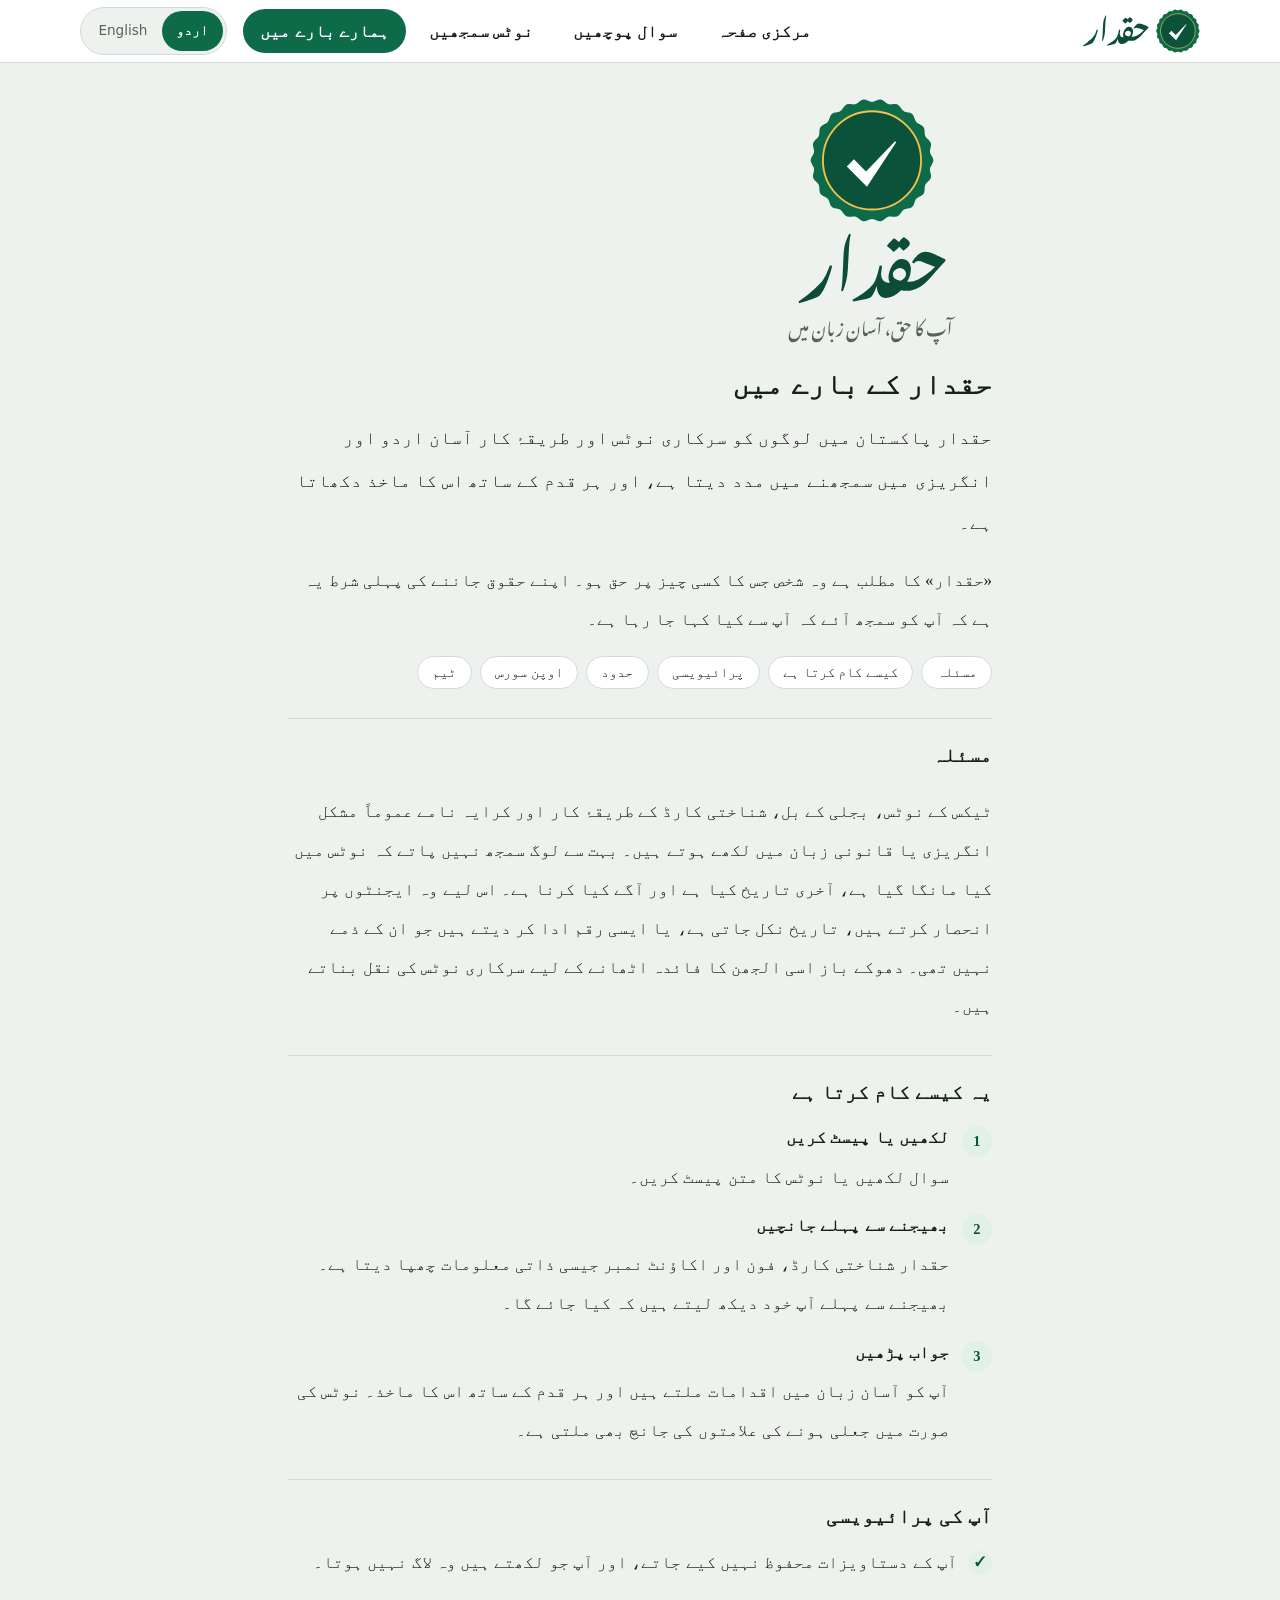
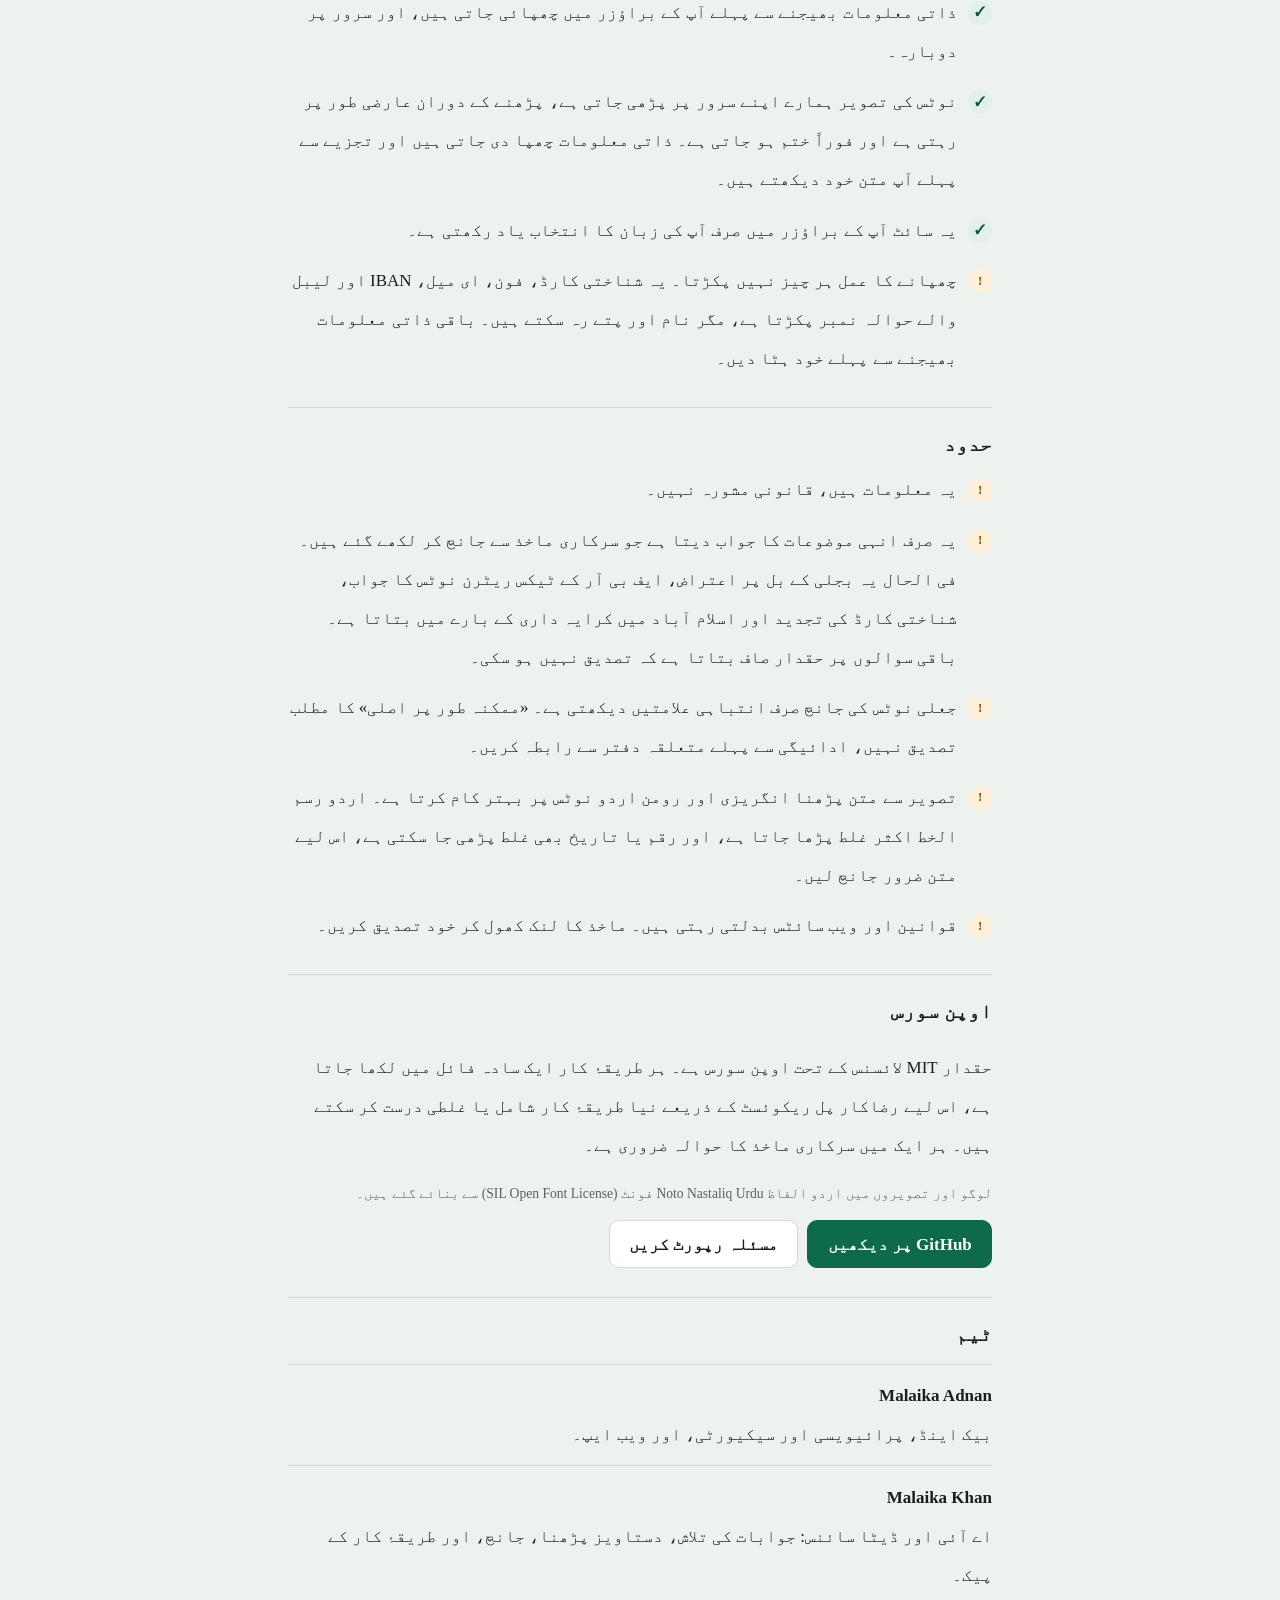
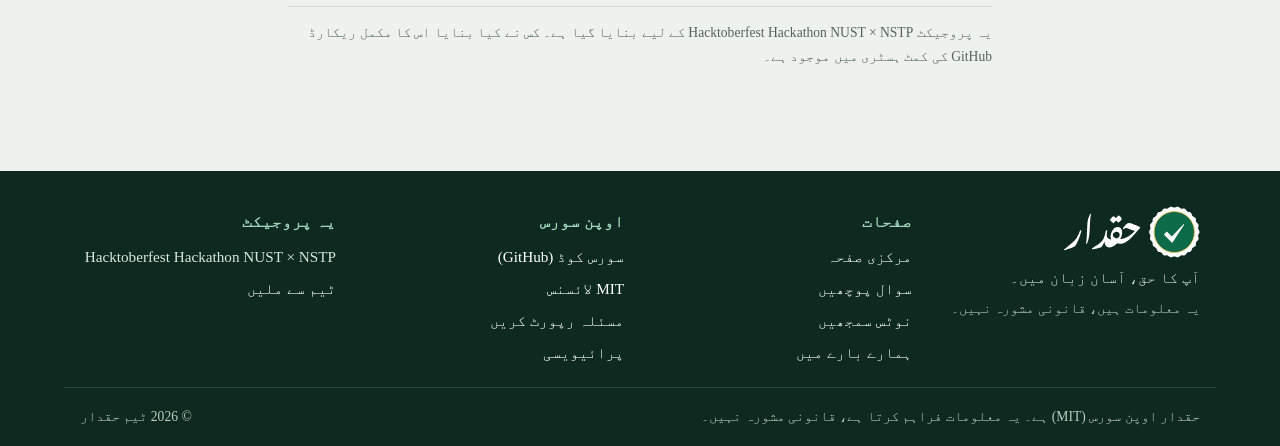
==== commit 8928af4c: "feat: photo upload for notices with a review step" ====
--- a/web/about.html
+++ b/web/about.html
@@ -70,6 +70,8 @@
             <div data-l="en">Your documents are not stored, and what you type is not logged.</div></li>
         <li><div data-l="ur">ذاتی معلومات بھیجنے سے پہلے آپ کے براؤزر میں چھپائی جاتی ہیں، اور سرور پر دوبارہ۔</div>
             <div data-l="en">Personal details are masked in your browser before sending, and again on the server.</div></li>
+        <li><div data-l="ur">نوٹس کی تصویر ہمارے اپنے سرور پر پڑھی جاتی ہے، پڑھنے کے دوران عارضی طور پر رہتی ہے اور فوراً ختم ہو جاتی ہے۔ ذاتی معلومات چھپا دی جاتی ہیں اور تجزیے سے پہلے آپ متن خود دیکھتے ہیں۔</div>
+            <div data-l="en">A photo of a notice is read on our own server, held only temporarily while it is read, and deleted right after. Personal details are masked, and you review the text before anything is analysed.</div></li>
         <li><div data-l="ur">یہ سائٹ آپ کے براؤزر میں صرف آپ کی زبان کا انتخاب یاد رکھتی ہے۔</div>
             <div data-l="en">This site remembers only your language choice, in your own browser.</div></li>
         <li class="caveat"><div data-l="ur">چھپانے کا عمل ہر چیز نہیں پکڑتا۔ یہ شناختی کارڈ، فون، ای میل، IBAN اور لیبل والے حوالہ نمبر پکڑتا ہے، مگر نام اور پتے رہ سکتے ہیں۔ باقی ذاتی معلومات بھیجنے سے پہلے خود ہٹا دیں۔</div>
@@ -86,6 +88,8 @@
             <div data-l="en">It only answers topics that have been written up and checked against official sources. Right now it covers electricity bill disputes, replying to an FBR tax-return notice, renewing a CNIC, and renting in Islamabad. For anything else, Haqdar says plainly that it couldn't verify an answer.</div></li>
         <li class="caveat"><div data-l="ur">جعلی نوٹس کی جانچ صرف انتباہی علامتیں دیکھتی ہے۔ «ممکنہ طور پر اصلی» کا مطلب تصدیق نہیں، ادائیگی سے پہلے متعلقہ دفتر سے رابطہ کریں۔</div>
             <div data-l="en">The fake-notice check only looks for warning signs. "Possibly genuine" is not a confirmation: contact the office before you pay.</div></li>
+        <li class="caveat"><div data-l="ur">تصویر سے متن پڑھنا انگریزی اور رومن اردو نوٹس پر بہتر کام کرتا ہے۔ اردو رسم الخط اکثر غلط پڑھا جاتا ہے، اور رقم یا تاریخ بھی غلط پڑھی جا سکتی ہے، اس لیے متن ضرور جانچ لیں۔</div>
+            <div data-l="en">Reading text from a photo works best on English and Roman Urdu notices. Urdu script is often misread, and amounts or dates can be wrong, so always check the text.</div></li>
         <li class="caveat"><div data-l="ur">قوانین اور ویب سائٹس بدلتی رہتی ہیں۔ ماخذ کا لنک کھول کر خود تصدیق کریں۔</div>
             <div data-l="en">Rules and websites change. Open the source link to check for yourself.</div></li>
       </ul>
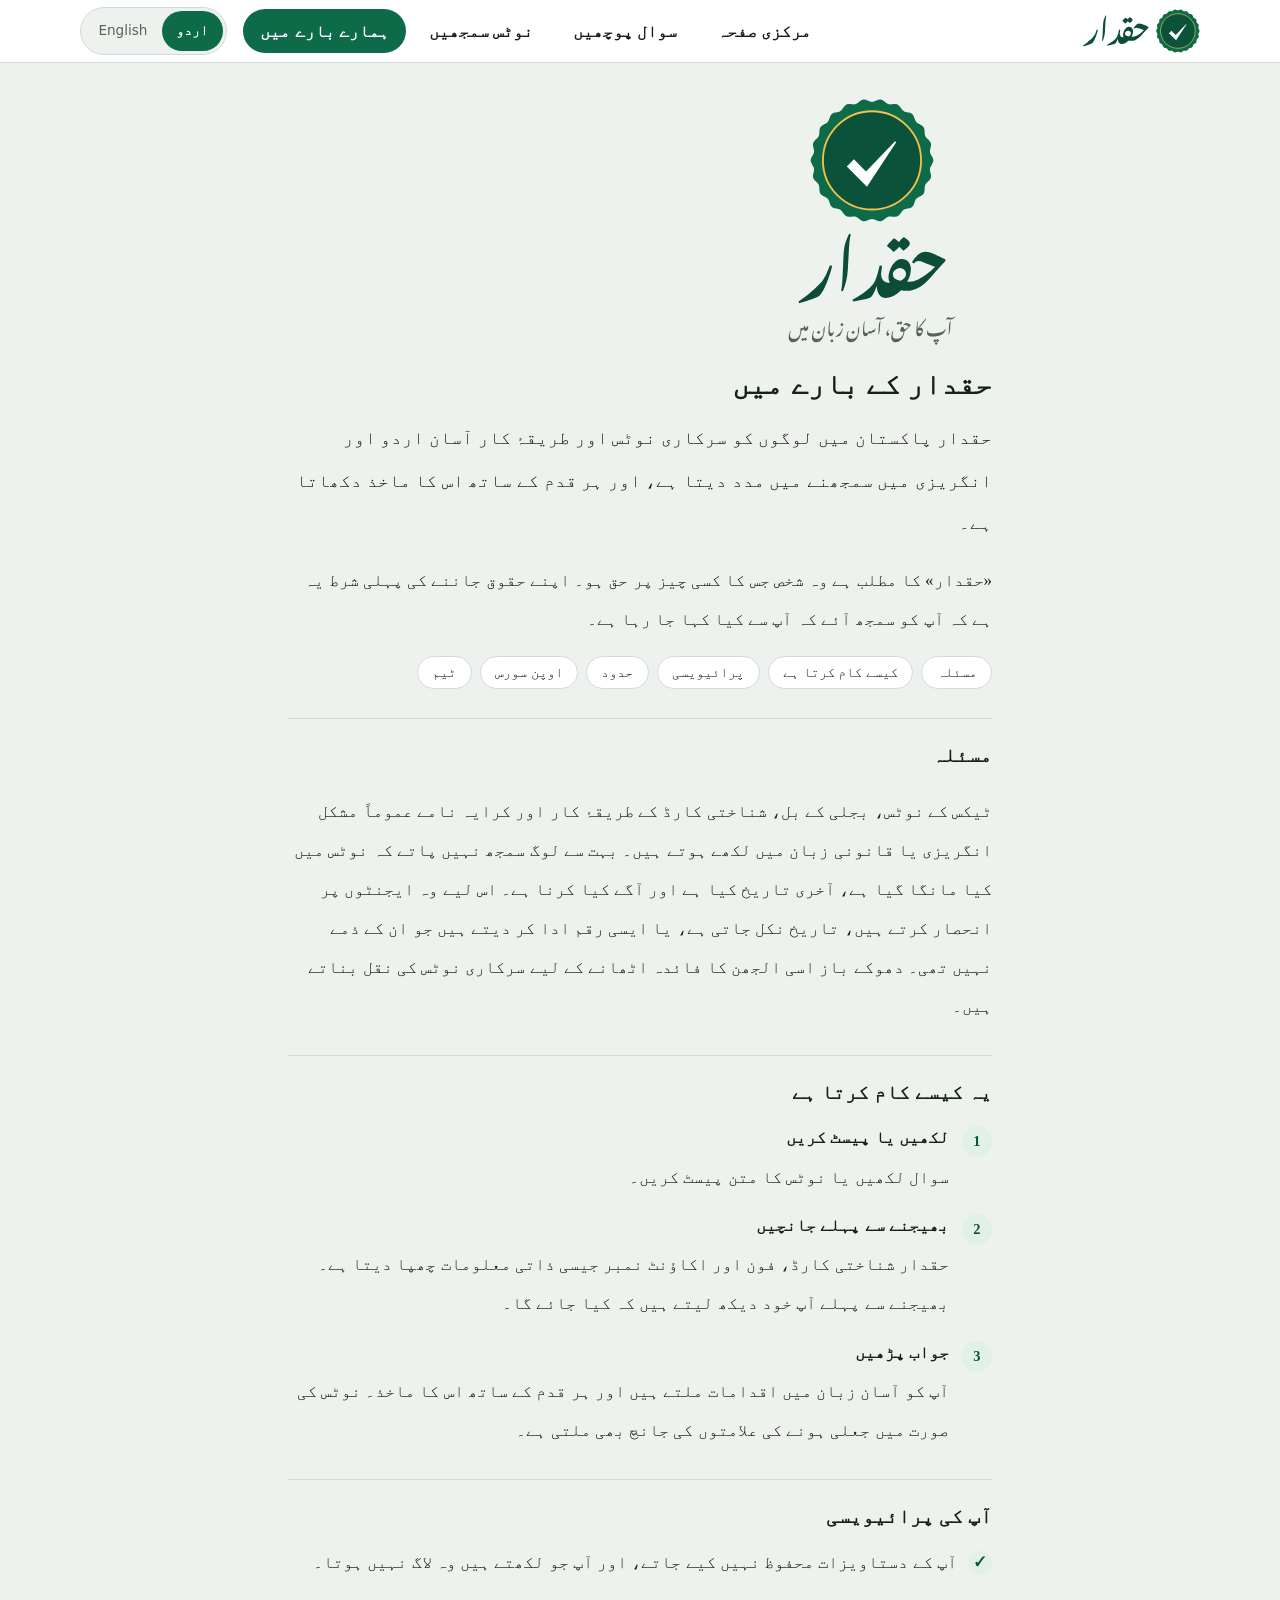
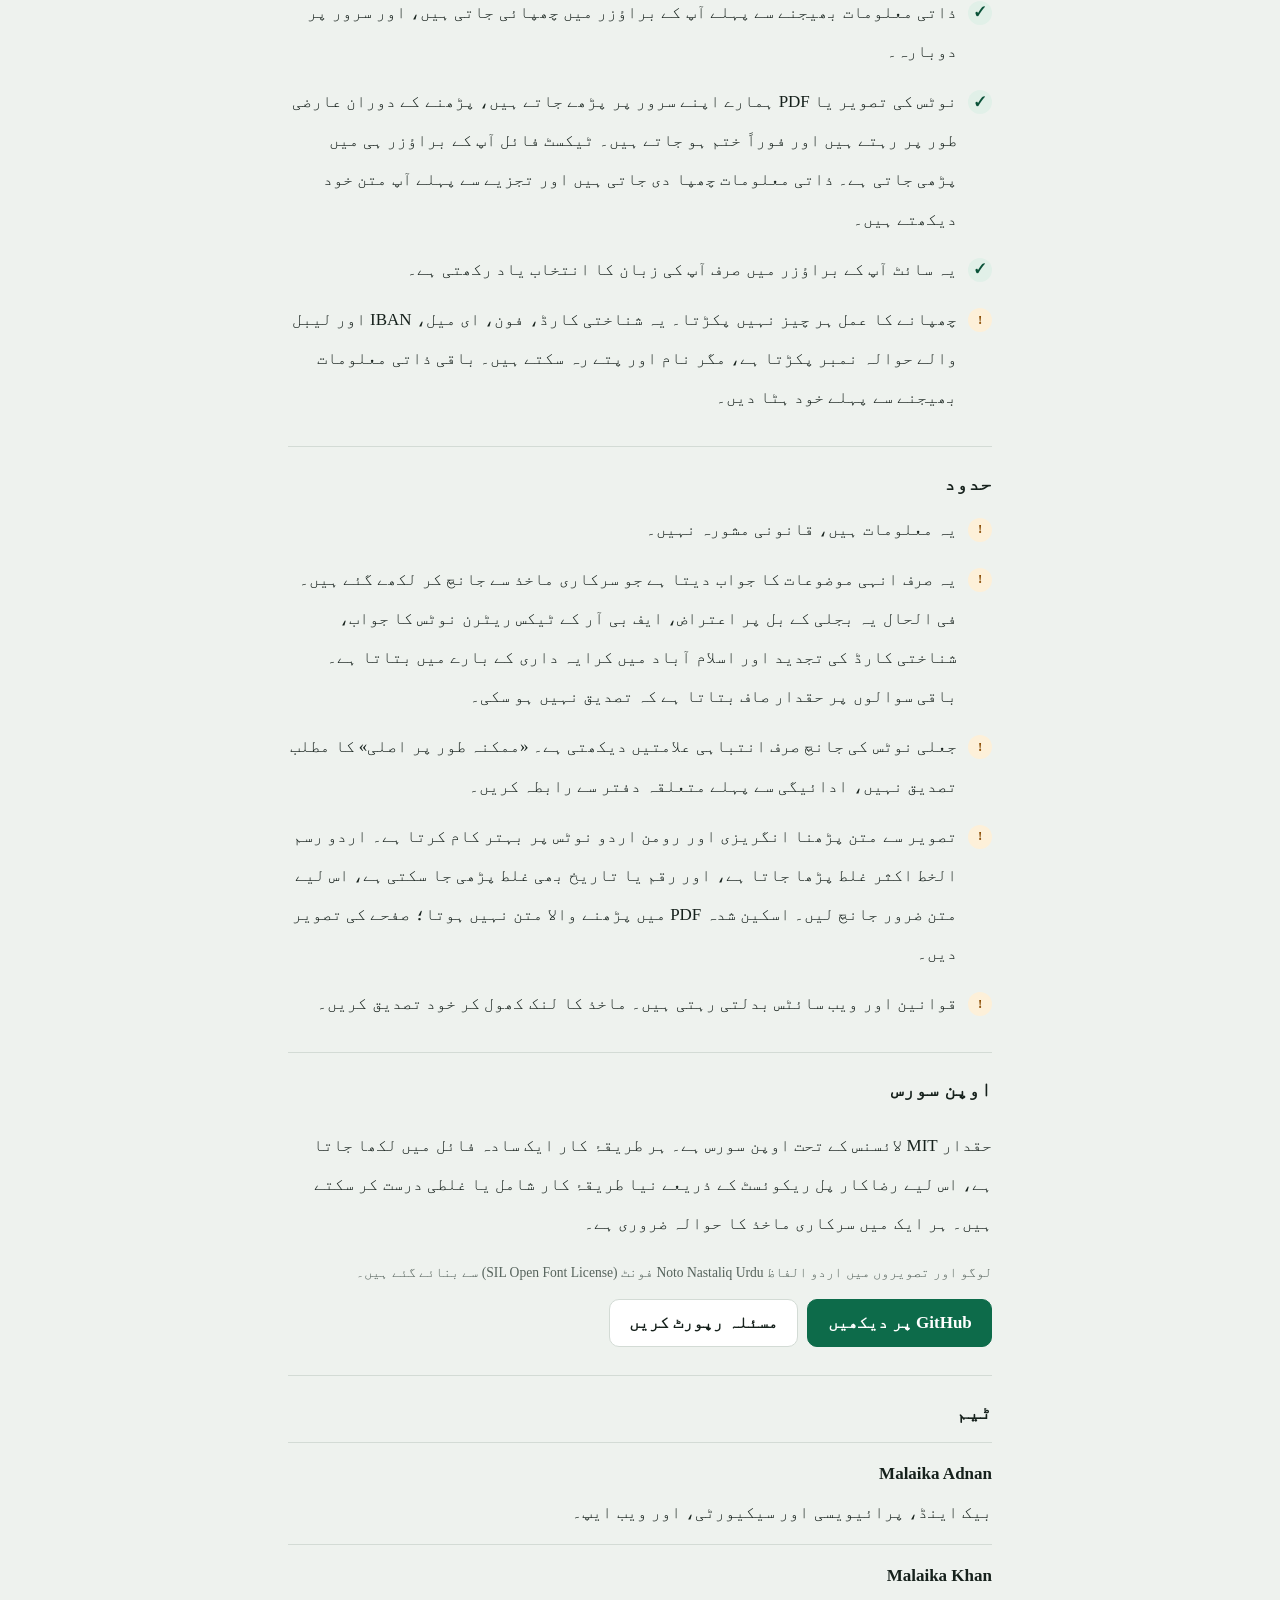
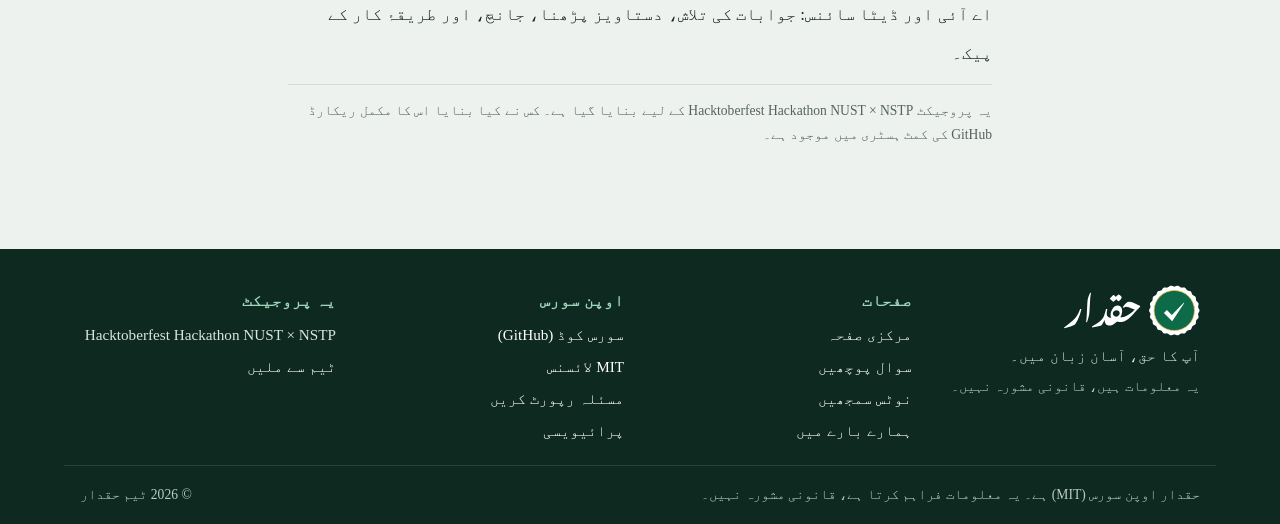
==== commit 8150f15d: "feat: read PDFs and text files; mask Urdu-digit numbers in the browser" ====
--- a/web/about.html
+++ b/web/about.html
@@ -70,8 +70,8 @@
             <div data-l="en">Your documents are not stored, and what you type is not logged.</div></li>
         <li><div data-l="ur">ذاتی معلومات بھیجنے سے پہلے آپ کے براؤزر میں چھپائی جاتی ہیں، اور سرور پر دوبارہ۔</div>
             <div data-l="en">Personal details are masked in your browser before sending, and again on the server.</div></li>
-        <li><div data-l="ur">نوٹس کی تصویر ہمارے اپنے سرور پر پڑھی جاتی ہے، پڑھنے کے دوران عارضی طور پر رہتی ہے اور فوراً ختم ہو جاتی ہے۔ ذاتی معلومات چھپا دی جاتی ہیں اور تجزیے سے پہلے آپ متن خود دیکھتے ہیں۔</div>
-            <div data-l="en">A photo of a notice is read on our own server, held only temporarily while it is read, and deleted right after. Personal details are masked, and you review the text before anything is analysed.</div></li>
+        <li><div data-l="ur">نوٹس کی تصویر یا PDF ہمارے اپنے سرور پر پڑھے جاتے ہیں، پڑھنے کے دوران عارضی طور پر رہتے ہیں اور فوراً ختم ہو جاتے ہیں۔ ٹیکسٹ فائل آپ کے براؤزر ہی میں پڑھی جاتی ہے۔ ذاتی معلومات چھپا دی جاتی ہیں اور تجزیے سے پہلے آپ متن خود دیکھتے ہیں۔</div>
+            <div data-l="en">A photo or PDF of a notice is read on our own server, held only temporarily while it is read, and deleted right after. A text file is read in your browser only. Personal details are masked, and you review the text before anything is analysed.</div></li>
         <li><div data-l="ur">یہ سائٹ آپ کے براؤزر میں صرف آپ کی زبان کا انتخاب یاد رکھتی ہے۔</div>
             <div data-l="en">This site remembers only your language choice, in your own browser.</div></li>
         <li class="caveat"><div data-l="ur">چھپانے کا عمل ہر چیز نہیں پکڑتا۔ یہ شناختی کارڈ، فون، ای میل، IBAN اور لیبل والے حوالہ نمبر پکڑتا ہے، مگر نام اور پتے رہ سکتے ہیں۔ باقی ذاتی معلومات بھیجنے سے پہلے خود ہٹا دیں۔</div>
@@ -88,8 +88,8 @@
             <div data-l="en">It only answers topics that have been written up and checked against official sources. Right now it covers electricity bill disputes, replying to an FBR tax-return notice, renewing a CNIC, and renting in Islamabad. For anything else, Haqdar says plainly that it couldn't verify an answer.</div></li>
         <li class="caveat"><div data-l="ur">جعلی نوٹس کی جانچ صرف انتباہی علامتیں دیکھتی ہے۔ «ممکنہ طور پر اصلی» کا مطلب تصدیق نہیں، ادائیگی سے پہلے متعلقہ دفتر سے رابطہ کریں۔</div>
             <div data-l="en">The fake-notice check only looks for warning signs. "Possibly genuine" is not a confirmation: contact the office before you pay.</div></li>
-        <li class="caveat"><div data-l="ur">تصویر سے متن پڑھنا انگریزی اور رومن اردو نوٹس پر بہتر کام کرتا ہے۔ اردو رسم الخط اکثر غلط پڑھا جاتا ہے، اور رقم یا تاریخ بھی غلط پڑھی جا سکتی ہے، اس لیے متن ضرور جانچ لیں۔</div>
-            <div data-l="en">Reading text from a photo works best on English and Roman Urdu notices. Urdu script is often misread, and amounts or dates can be wrong, so always check the text.</div></li>
+        <li class="caveat"><div data-l="ur">تصویر سے متن پڑھنا انگریزی اور رومن اردو نوٹس پر بہتر کام کرتا ہے۔ اردو رسم الخط اکثر غلط پڑھا جاتا ہے، اور رقم یا تاریخ بھی غلط پڑھی جا سکتی ہے، اس لیے متن ضرور جانچ لیں۔ اسکین شدہ PDF میں پڑھنے والا متن نہیں ہوتا؛ صفحے کی تصویر دیں۔</div>
+            <div data-l="en">Reading text from a photo works best on English and Roman Urdu notices. Urdu script is often misread, and amounts or dates can be wrong, so always check the text. Scanned PDFs have no text to read; upload a photo of the page instead.</div></li>
         <li class="caveat"><div data-l="ur">قوانین اور ویب سائٹس بدلتی رہتی ہیں۔ ماخذ کا لنک کھول کر خود تصدیق کریں۔</div>
             <div data-l="en">Rules and websites change. Open the source link to check for yourself.</div></li>
       </ul>
